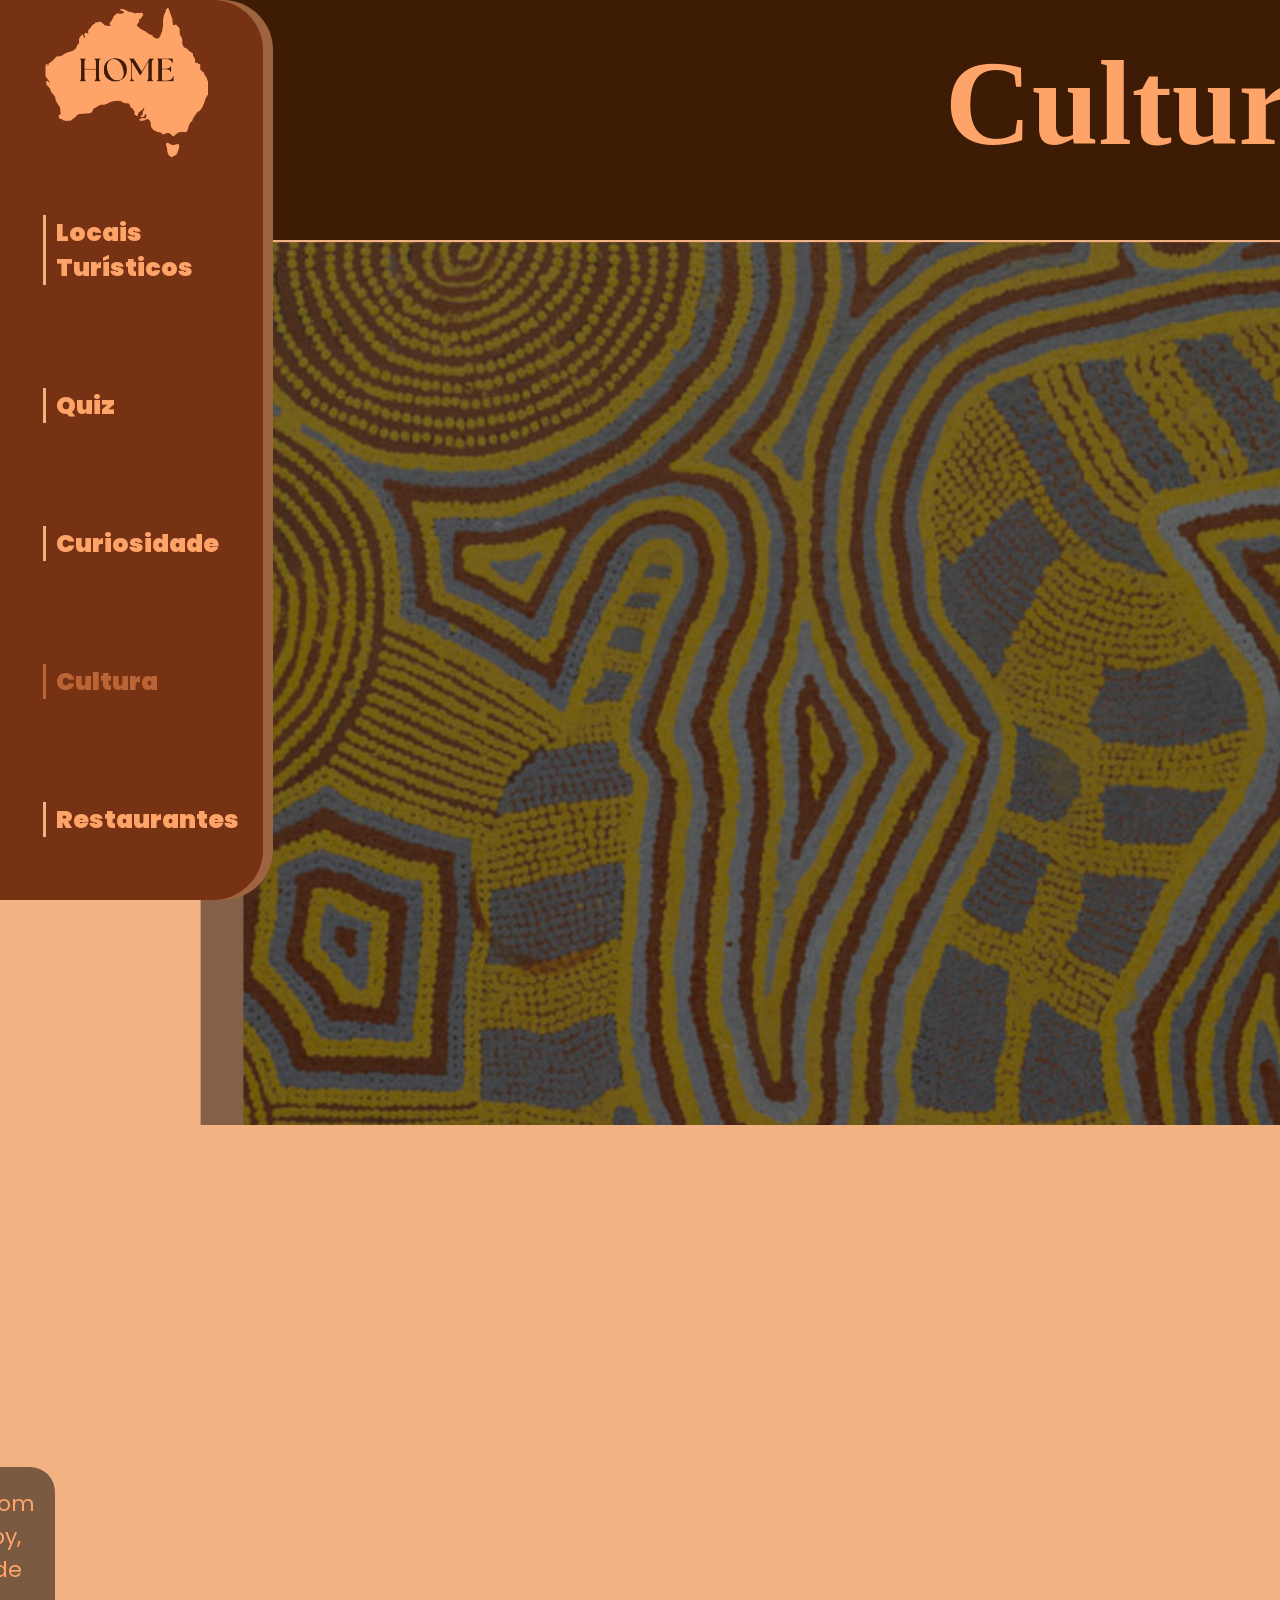
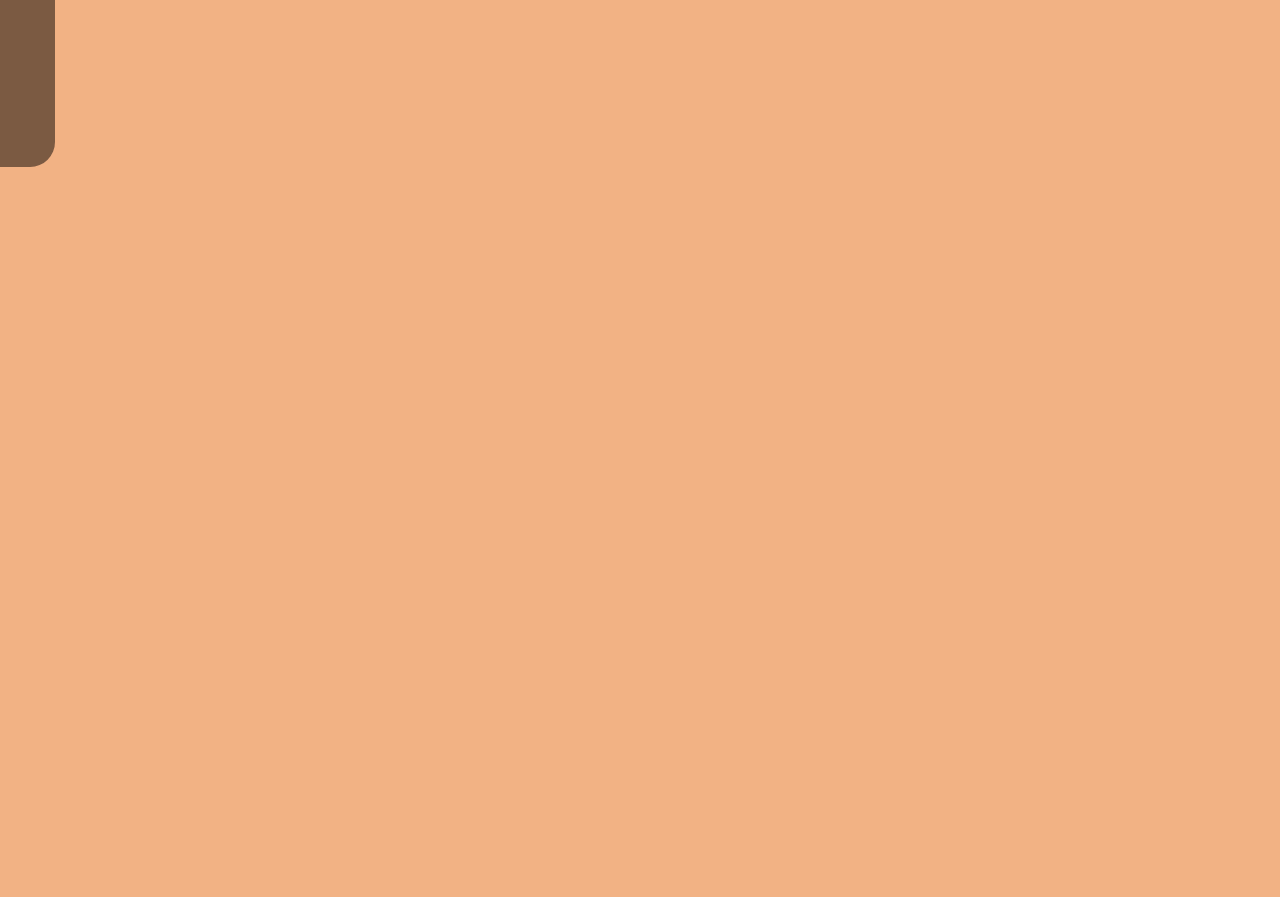
==== cultura.html @ 491657dc "commit de correcao" ====
<!DOCTYPE html>
<html lang="pt-br">
<head>
    <meta charset="UTF-8">
    <meta name="viewport" content="width=device-width, initial-scale=1.0">
    <title>locais</title>
    <link rel="stylesheet" href="cultura.css">
    <link rel="shortcut icon" href="./Assets/Flag_of_Australia_(converted).svg.png">
    <link rel="preconnect" href="https://fonts.googleapis.com">
    <link rel="preconnect" href="https://fonts.gstatic.com" crossorigin>
    <link href="https://fonts.googleapis.com/css2?family=Lora:ital,wght@0,400..700;1,400..700&family=Open+Sans:ital,wght@0,300..800;1,300..800&family=Outfit:wght@100..900&family=Poppins:ital,wght@0,100;0,200;0,300;0,400;0,500;0,600;0,700;0,800;0,900;1,100;1,200;1,300;1,400;1,500;1,600;1,700;1,800;1,900&family=Roboto:ital,wght@0,100..900;1,100..900&display=swap" rel="stylesheet">
</head>
<body>
    <main id="paige">
    <div id="sidebar-maior">
        <div id="sidebar-menor">
            <div id="header-container">
                <header>
                    <nav>
                        
                        <a href="home.html">
                            <img id="logo" src="./Assets/Home.png" alt="Descrição da imagem">
                        </a>

                        <ul>
                            <li>
                                <a id="lo" href="Locais.html">Locais</a><br><a id="ca"href="Locais.html">Turísticos</a>
                            </li>

                            <li>
                                <a id="qu" href="Quiz.html">Quiz</a>
                            </li>

                            <li>
                                <a id="cu" href="curiosidades.html">Curiosidade</a>
                            </li>

                            <li>
                                <a id="cul" href="Cultura.html">Cultura</a>
                            </li>

                            <li>
                                <a href="Restaurantes.html">Restaurantes</a>
                            </li>
                        </ul>
                    </nav>
                </header>
            </div>
        </div>
    </div>
    <div id="faixa">
        <h1>Cultura</h1>
    </div>

    <section>
        <img id="background" src="./Assets/background5.png" alt="">
    </section>

    
        
        <div id="fundo2">
            <p>A cultura australiana tem forte ligação com as histórias do Tempo do Sonho. O quadro “Sonhos da Cobra” representa a Serpente Ancestral, figura criadora da paisagem e importante símbolo espiritual para os povos aborígenes.
            </p>
        
         
            <p>O esporte é outro grande destaque, com práticas muito populares como rugby, críquete e surfe, reforçando o estilo de vida ao ar livre dos australianos.
</p>            

        </div>
        <div id="fundo3">
        
       
            <p>A influência britânica também marca o país, visível no idioma, em festivais e em parte da arquitetura das grandes cidades. Eventos como o Sydney Festival celebram essa mistura cultural.
</p>
        
        
            <p>A culinária é multicultural, reunindo pratos como meat pie, lamington, churrascos e muitos frutos do mar, mostrando a diversidade que forma a identidade cultural do país.

</p>
        </div>
    </main>
</body>
</html>
---- cultura.css ----
*{
    margin: 0;
    padding: 0;
    box-sizing: border-box;
    scroll-padding-top: 12rem;
    scroll-behavior: smooth;
    font-family: 'Poppins', sans-serif;
}

#page{
    
}

body{
    height: 100vh;
    overflow: hidden;
    display: flex;
    background-color: #f2b284;
}



#logo{
    width: 273px;
    height: auto;
    position: relative;
    left: -10px;
}


#background{
    width: 2000px;
    height: 1170px;
    z-index: 1;
    position: relative;
    top: -45px;
    left: -40px;
    
}

ul{
    list-style: none;
    a{
        text-decoration: none;
        font-size: 25px;
        color: #ffa469;
        max-width: 100%;
        font-weight: 900;
        padding-left: 10px;
        border-left: 3px solid #f2b284;
    }
}

#sidebar-menor{
    position: fixed;
    width: 263px;
    height: 100vh;
    background-color: rgb(119, 50, 20);
    z-index: 1;
    border-top-right-radius: 50px;
    border-bottom-right-radius: 50px;

    }

#header-container{
    width: 263px;
    height: 100vh;
    z-index: 2;
    display: flex;
    justify-content: center;
    flex-direction: column;
}

#logo{
    margin-block: 45px;
}

li{
    margin-bottom: 100px;
    position: relative;
    left: 43px;
    
}



#sidebar-maior{
    position: fixed;
    width: 273px;
    height: 100vh;
    background-color: rgb(157, 100, 63);
    z-index: 8;
    border-top-right-radius: 50px;
    border-bottom-right-radius: 50px;
    flex-shrink: 0;
}

#lo{
    position: relative;
    bottom: -3px;
    color: #ffa469;
}

#cul{
    border-left: 3px solid #bb6537;
    color:#bb6537;
}

#faixa{
    width: 100vw;
    height: 240px;
    background-color: #3e1b05;
    position: fixed;
    z-index: 5;
}

h1{
    position: relative;
    top: 35px;
    left: 945px;
    z-index: 10;
    font-size: 120px;
    font-family: "Fjord One", serif;
    color: #ffa469;
}

#fundo2{
    position: relative;
    bottom: 200px;
   color: rgb(0, 0, 0); 
   z-index: 9;
   padding: 40px;
    display: grid;
    grid-template-columns: repeat(2, 1fr);
    gap: 100px;
    
   
}
#fundo3{
    position: relative;
    top: 150px;
    right: 1180px;
   color: rgb(0, 0, 0); 
   z-index: 9;
   padding: 40px;
    display: grid;
    grid-template-columns: repeat(2, 1fr);
    gap: 100px;
    
   
}

p{
    font-size: 22px;
    color: #ffa469;
    z-index: 10;
    position: relative;
    right:1495px;
    top: 450px;
    padding-inline: 20px;
    padding-block: 20px;
    background-color: rgb(5, 2, 0, 0.5);
    border-radius: 25px;
    width: 500px;
    height: 300px;
    text-align:center;
}

h2{
    position: absolute;
    top: 320px;
    left: 880px;
    padding-inline: 20px;
    padding-block: 20px;
    background-color: rgb(0, 0, 0,0.5);
    border-radius: 50px;
    font-size: 40px;
    font-family: "Fjord One", serif;
    color: #ffa469;
    z-index: 9999; 

}
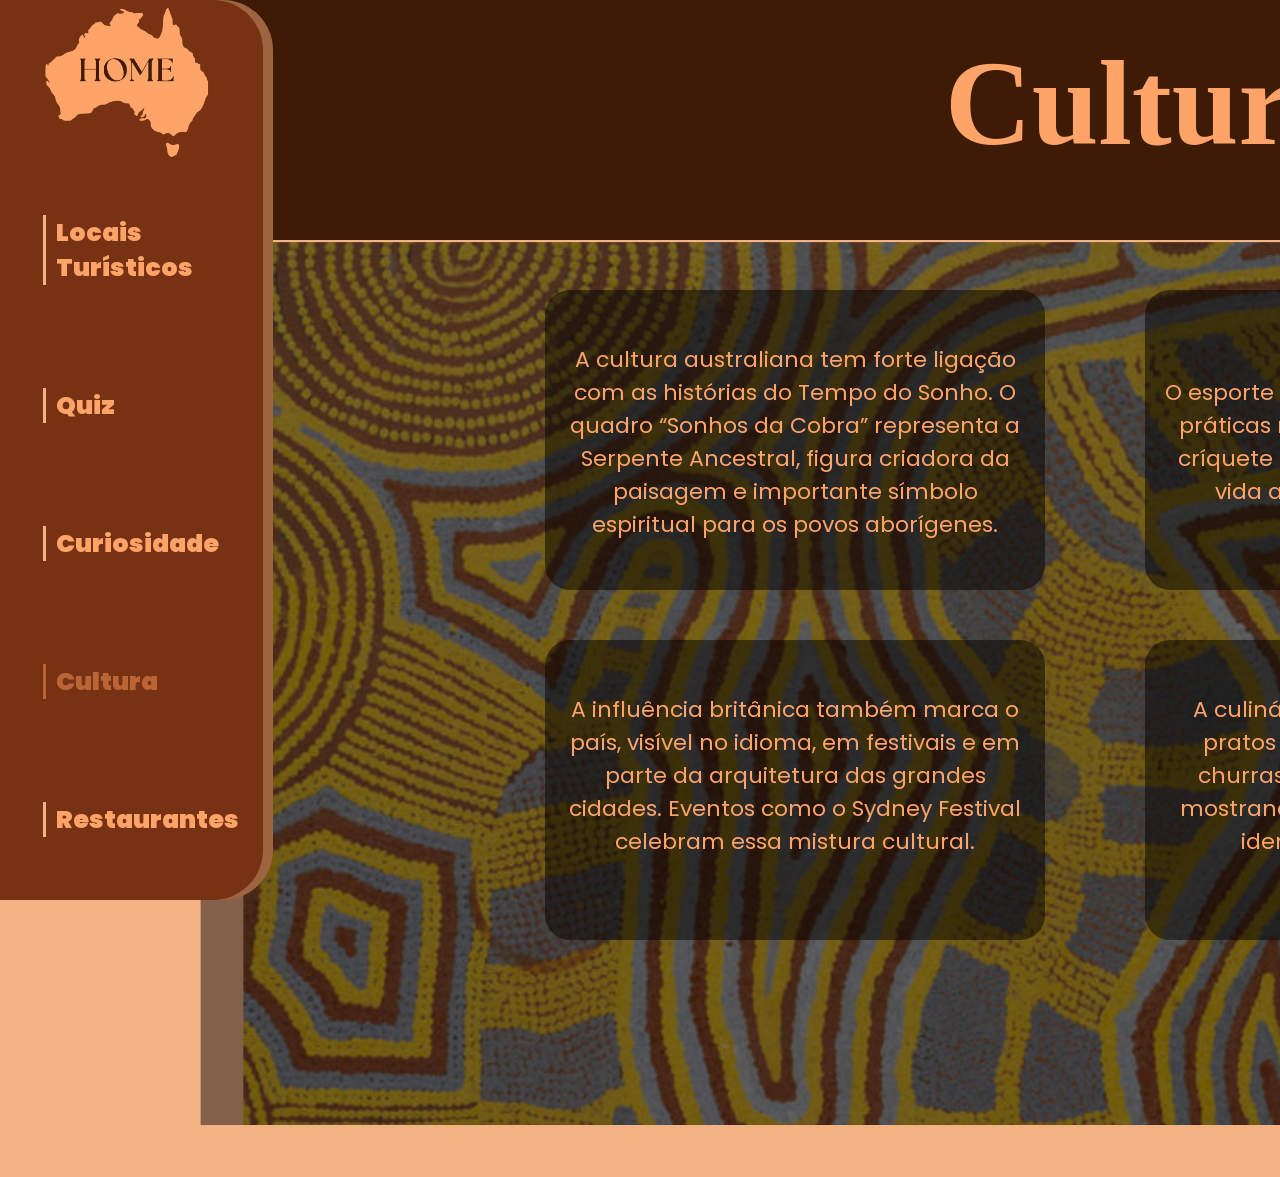
==== commit 3c0cfcef: "ultimo commit das paginas" ====
--- a/cultura.html
+++ b/cultura.html
@@ -11,7 +11,7 @@
     <link href="https://fonts.googleapis.com/css2?family=Lora:ital,wght@0,400..700;1,400..700&family=Open+Sans:ital,wght@0,300..800;1,300..800&family=Outfit:wght@100..900&family=Poppins:ital,wght@0,100;0,200;0,300;0,400;0,500;0,600;0,700;0,800;0,900;1,100;1,200;1,300;1,400;1,500;1,600;1,700;1,800;1,900&family=Roboto:ital,wght@0,100..900;1,100..900&display=swap" rel="stylesheet">
 </head>
 <body>
-    <main id="paige">
+    
     <div id="sidebar-maior">
         <div id="sidebar-menor">
             <div id="header-container">
@@ -24,11 +24,11 @@
 
                         <ul>
                             <li>
-                                <a id="lo" href="Locais.html">Locais</a><br><a id="ca"href="Locais.html">Turísticos</a>
+                                <a id="lo" href="locais.html">Locais</a><br><a id="ca"href="Locais.html">Turísticos</a>
                             </li>
 
                             <li>
-                                <a id="qu" href="Quiz.html">Quiz</a>
+                                <a id="qu" href="quiz.html">Quiz</a>
                             </li>
 
                             <li>
@@ -36,11 +36,11 @@
                             </li>
 
                             <li>
-                                <a id="cul" href="Cultura.html">Cultura</a>
+                                <a id="cul" href="cultura.html">Cultura</a>
                             </li>
 
                             <li>
-                                <a href="Restaurantes.html">Restaurantes</a>
+                                <a href="restaurantes.html">Restaurantes</a>
                             </li>
                         </ul>
                     </nav>
@@ -59,25 +59,25 @@
     
         
         <div id="fundo2">
-            <p>A cultura australiana tem forte ligação com as histórias do Tempo do Sonho. O quadro “Sonhos da Cobra” representa a Serpente Ancestral, figura criadora da paisagem e importante símbolo espiritual para os povos aborígenes.
+            <p><br>A cultura australiana tem forte ligação com as histórias do Tempo do Sonho. O quadro “Sonhos da Cobra” representa a Serpente Ancestral, figura criadora da paisagem e importante símbolo espiritual para os povos aborígenes.
             </p>
         
          
-            <p>O esporte é outro grande destaque, com práticas muito populares como rugby, críquete e surfe, reforçando o estilo de vida ao ar livre dos australianos.
+            <p><br><br>O esporte é outro grande destaque, com práticas muito populares como rugby, críquete e surfe, reforçando o estilo de vida ao ar livre dos australianos.
 </p>            
 
         </div>
         <div id="fundo3">
         
        
-            <p>A influência britânica também marca o país, visível no idioma, em festivais e em parte da arquitetura das grandes cidades. Eventos como o Sydney Festival celebram essa mistura cultural.
+            <p><br>A influência britânica também marca o país, visível no idioma, em festivais e em parte da arquitetura das grandes cidades. Eventos como o Sydney Festival celebram essa mistura cultural.
 </p>
         
         
-            <p>A culinária é multicultural, reunindo pratos como meat pie, lamington, churrascos e muitos frutos do mar, mostrando a diversidade que forma a identidade cultural do país.
+            <p><br>A culinária é multicultural, reunindo pratos como meat pie, lamington, churrascos e muitos frutos do mar, mostrando a diversidade que forma a identidade cultural do país.
 
 </p>
         </div>
-    </main>
+    
 </body>
 </html>
--- a/cultura.css
+++ b/cultura.css
@@ -5,11 +5,10 @@
     scroll-padding-top: 12rem;
     scroll-behavior: smooth;
     font-family: 'Poppins', sans-serif;
+    
 }
 
-#page{
-    
-}
+
 
 body{
     height: 100vh;
